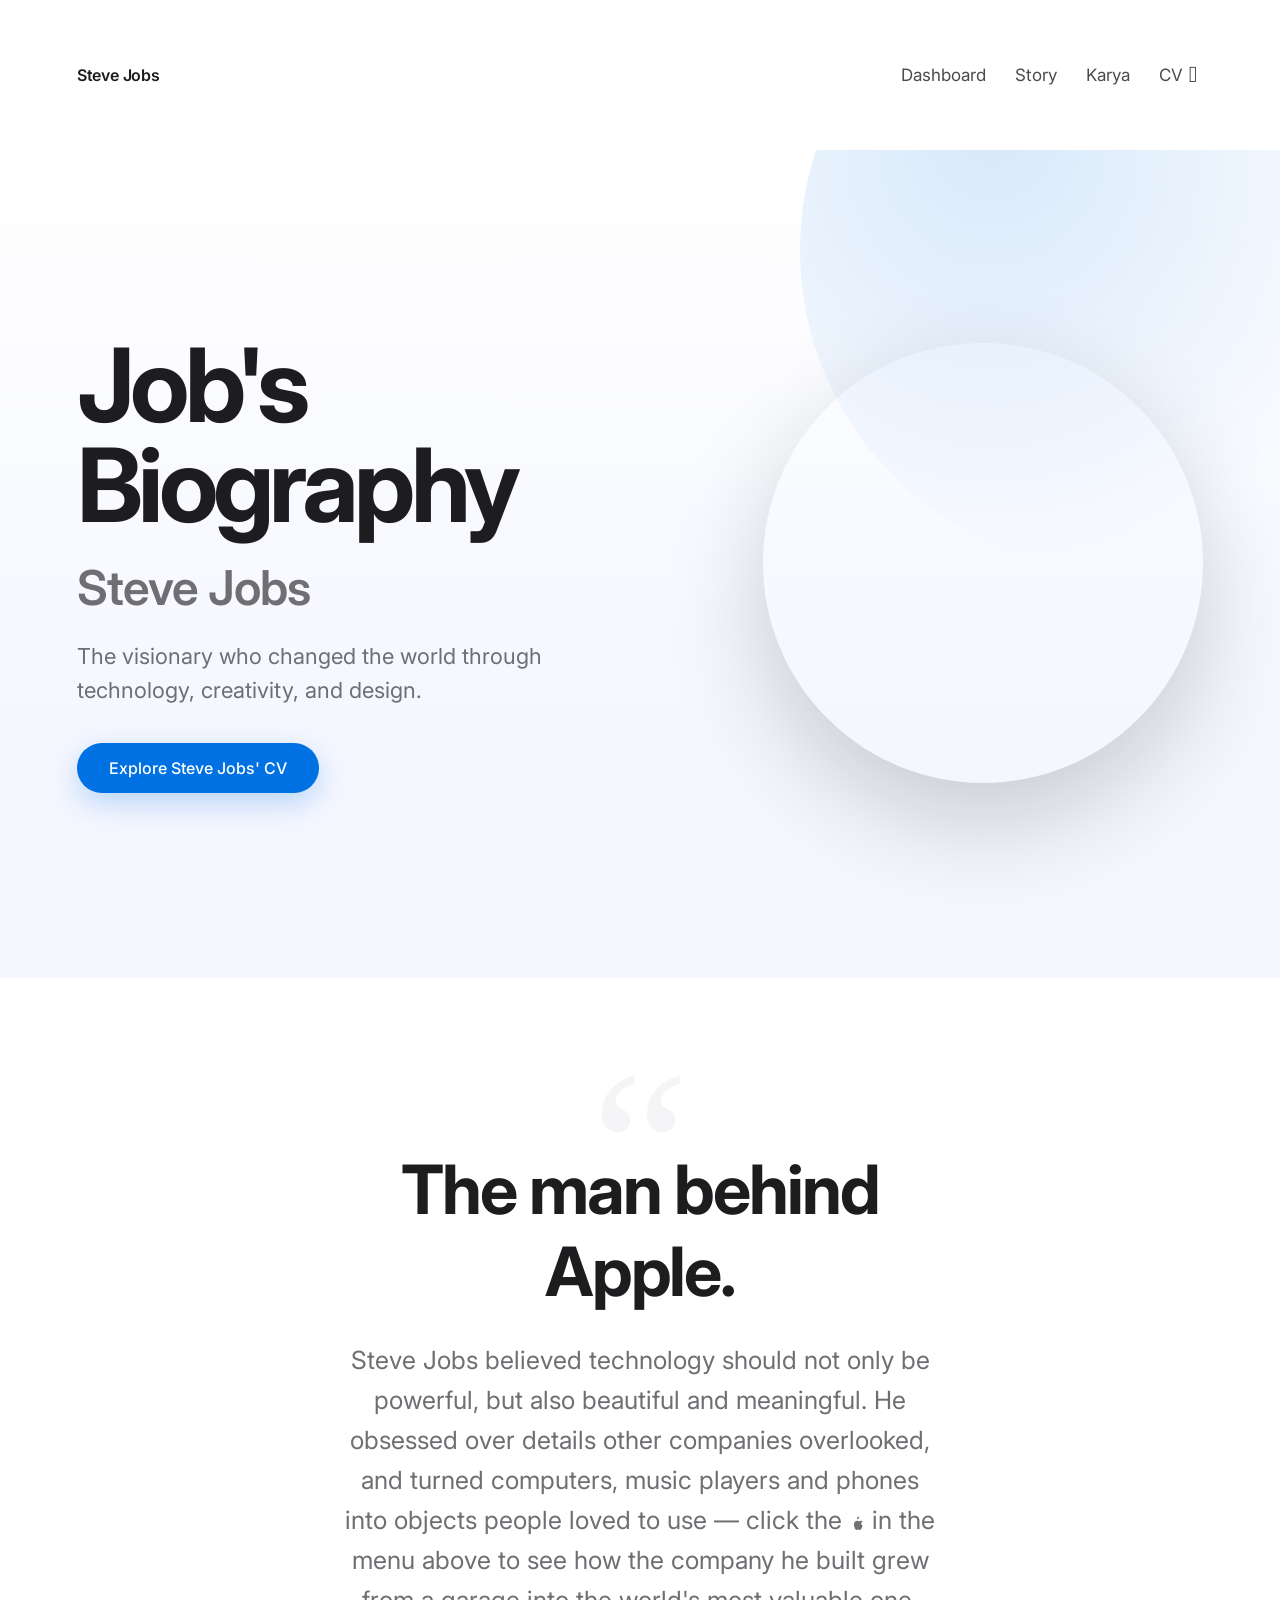
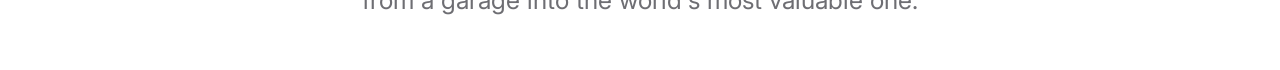
==== index.html @ 9b6687f4 "Add Steve Jobs portfolio project" ====
<!DOCTYPE html>
<html lang="en">

<head>

<meta charset="UTF-8">
<meta name="viewport" content="width=device-width, initial-scale=1.0">
<meta http-equiv="refresh" content="0; url=porto.html">
<title>Steve Jobs | Think Different</title>

</head>

<body>

</body>

</html>
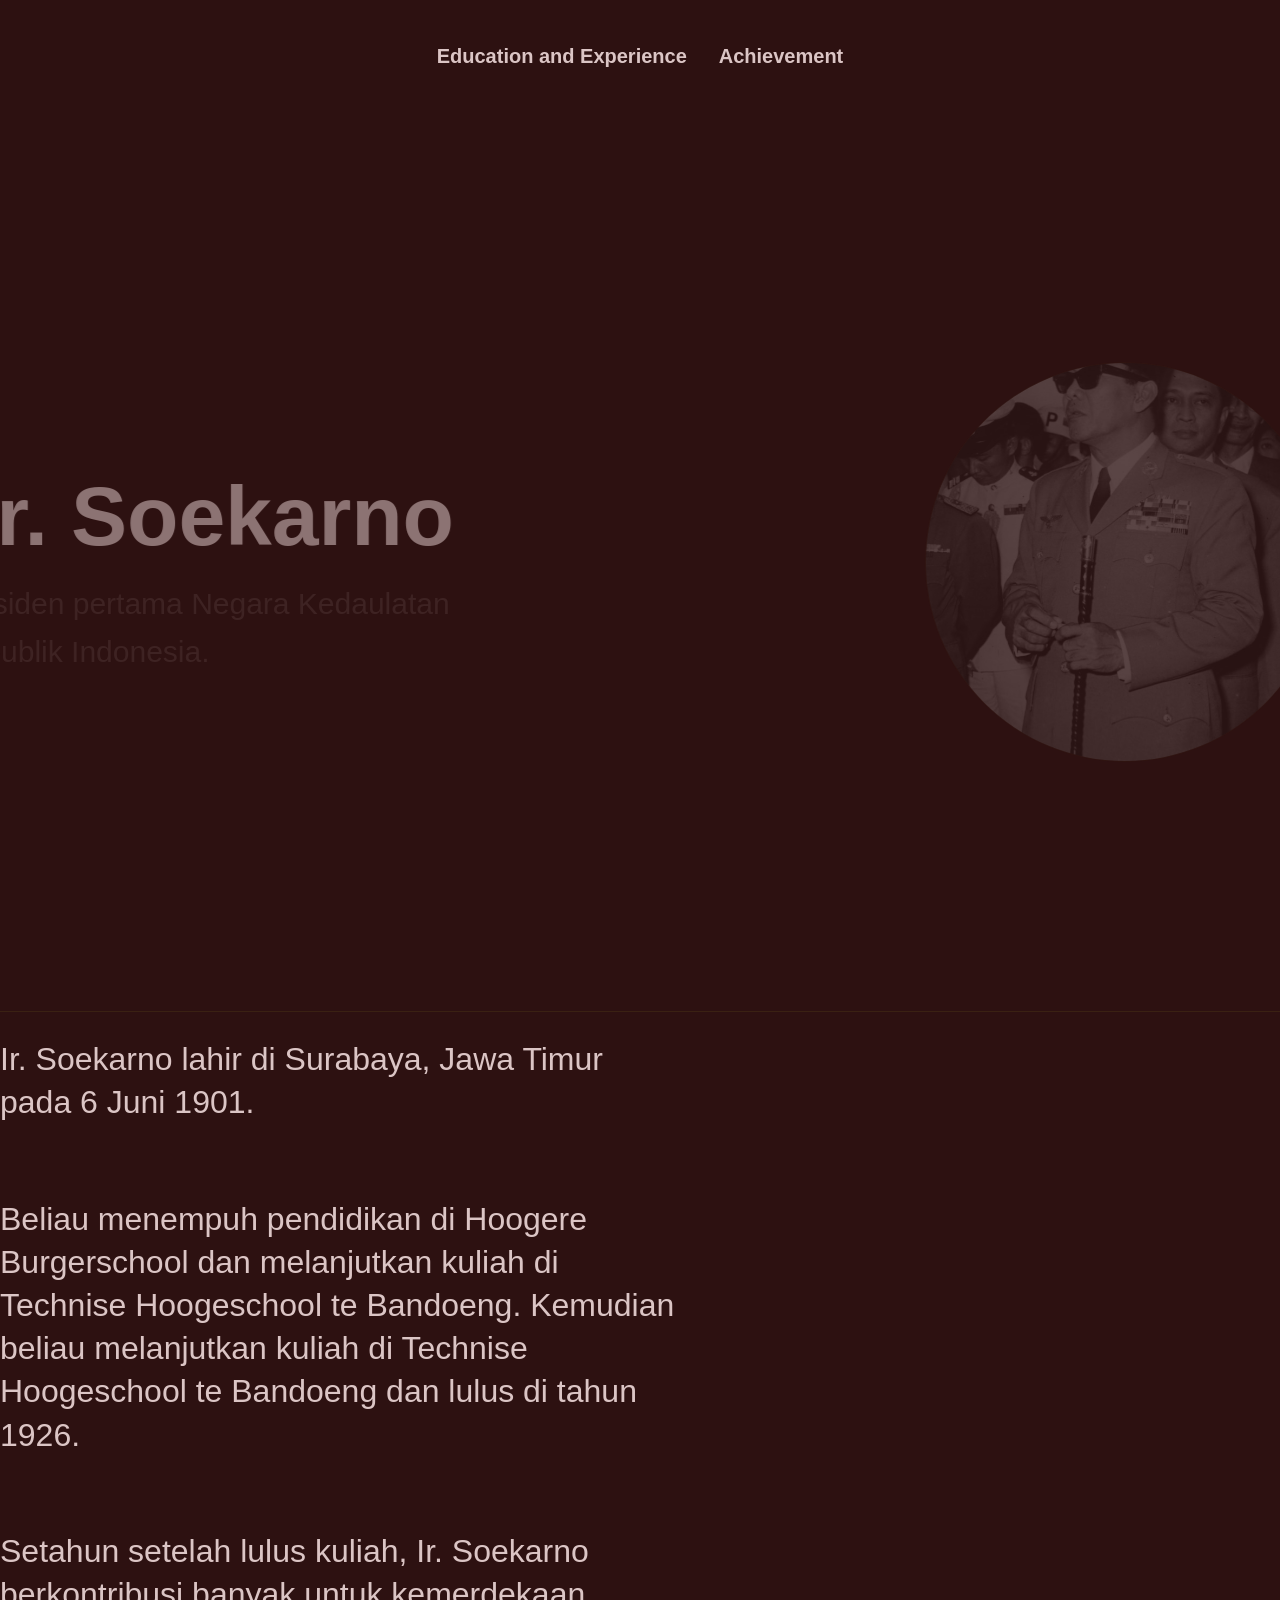
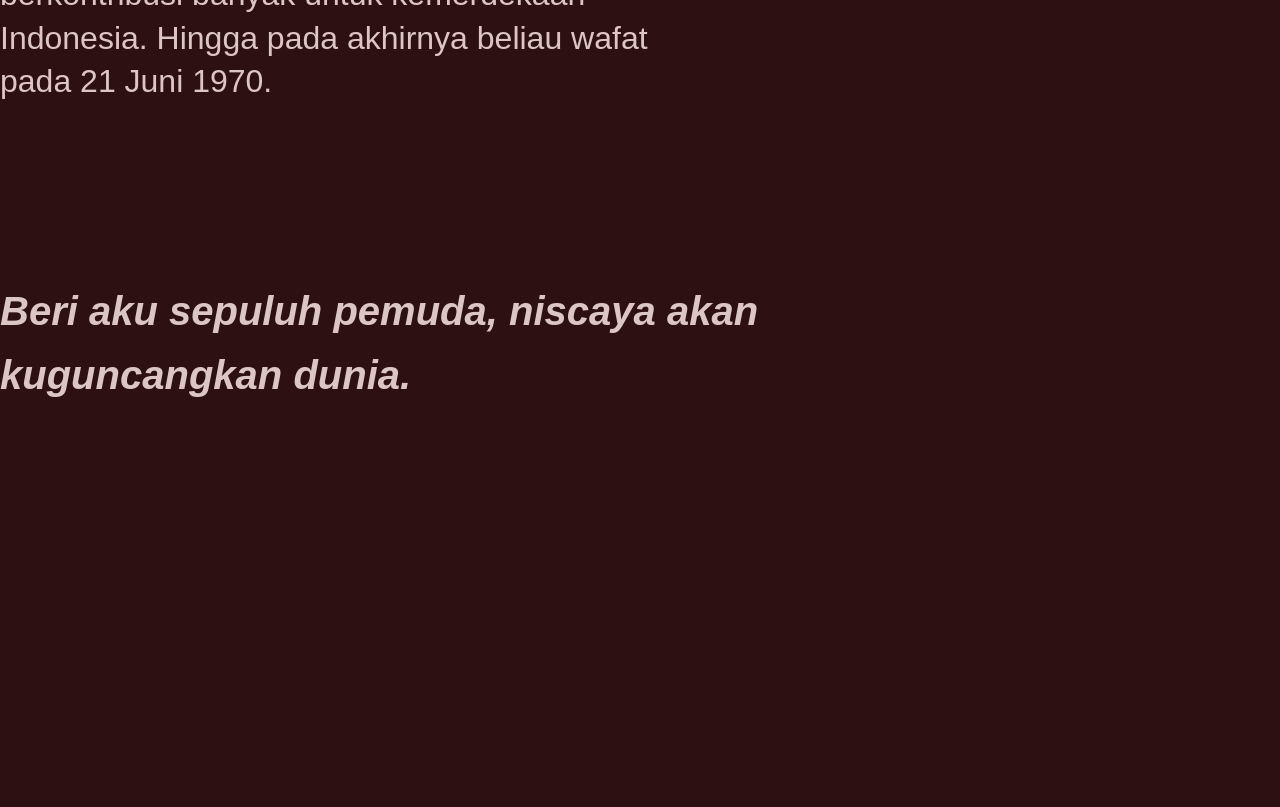
==== commit d74ef54c: "Fixing 2" ====
--- a/index.html
+++ b/index.html
@@ -1,17 +1,11 @@
 <!DOCTYPE html>
-<html lang="en">
-
+<html lang="id">
 <head>
-
-<meta charset="UTF-8">
-<meta name="viewport" content="width=device-width, initial-scale=1.0">
-<meta http-equiv="refresh" content="0; url=porto.html">
-<title>Steve Jobs | Think Different</title>
-
+    <meta charset="UTF-8">
+    <meta name="viewport" content="width=device-width, initial-scale=1.0">
+    <meta http-equiv="refresh" content="0; url=profile.html">
+    <title>Ir. Soekarno | Profile</title>
 </head>
-
 <body>
-
 </body>
-
-</html>
+</html>
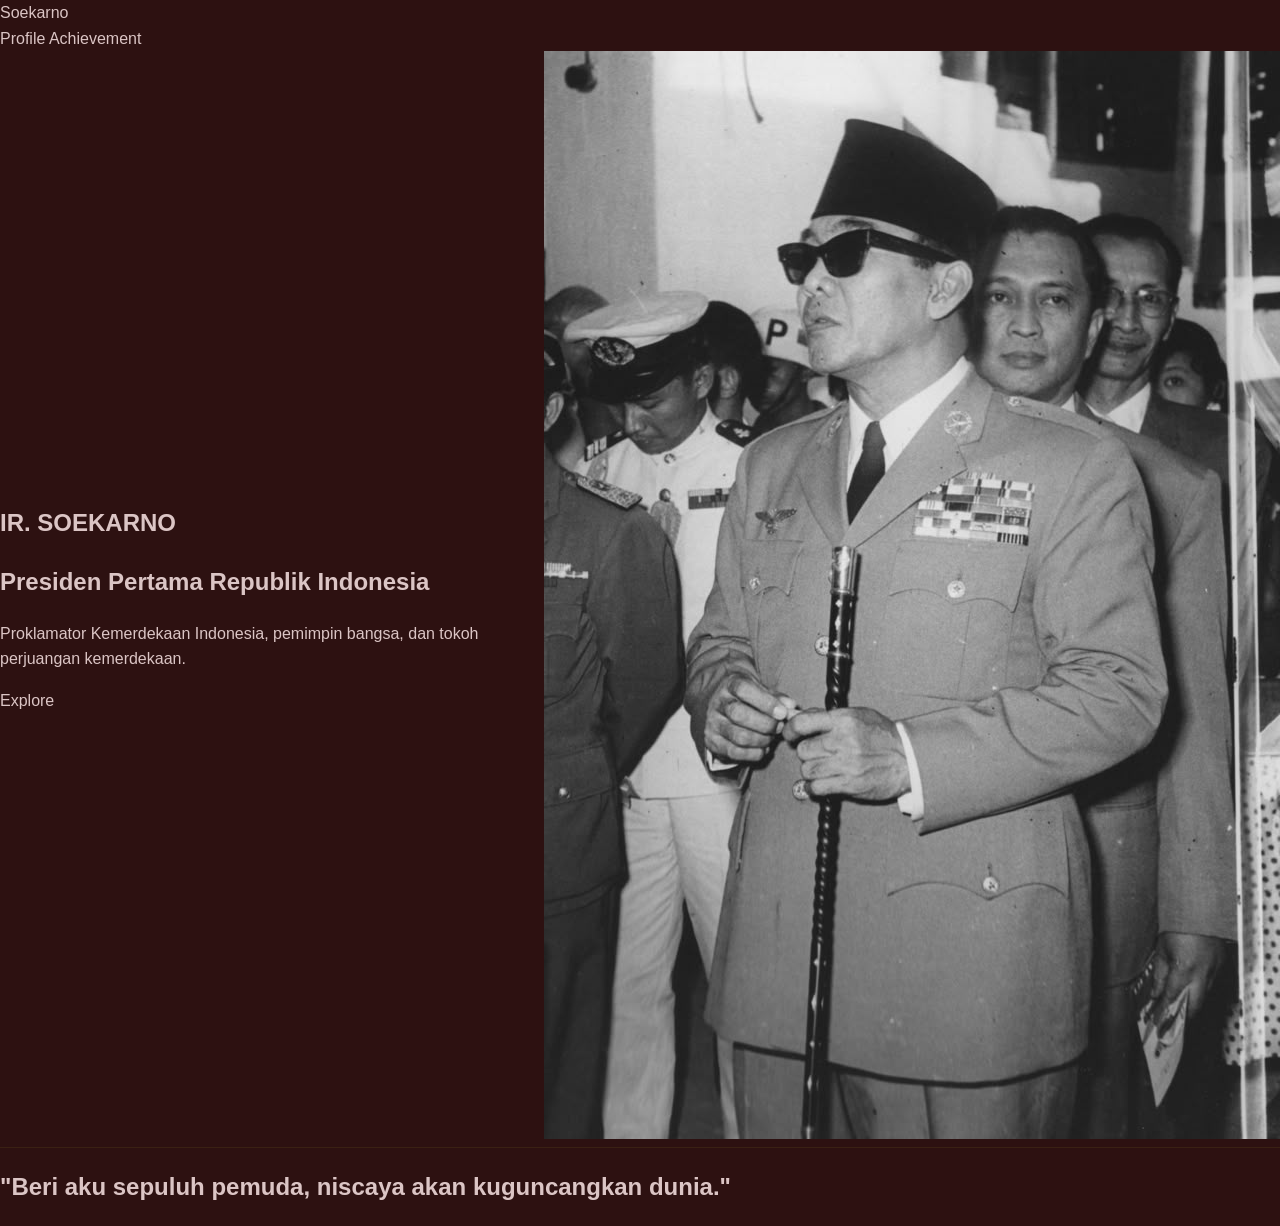
==== commit 7fa8ce7f: "Update Soekarno portfolio pages" ====
--- a/index.html
+++ b/index.html
@@ -1,11 +1,73 @@
 <!DOCTYPE html>
 <html lang="id">
 <head>
-    <meta charset="UTF-8">
-    <meta name="viewport" content="width=device-width, initial-scale=1.0">
-    <meta http-equiv="refresh" content="0; url=profile.html">
-    <title>Ir. Soekarno | Profile</title>
+<meta charset="UTF-8">
+<meta name="viewport" content="width=device-width, initial-scale=1.0">
+
+<title>Ir. Soekarno</title>
+
+<link rel="stylesheet" href="style.css">
+
 </head>
+
 <body>
+
+<nav>
+    <div class="logo">
+        Soekarno
+    </div>
+
+    <div>
+        <a href="profile.html">Profile</a>
+        <a href="achievement.html">Achievement</a>
+    </div>
+</nav>
+
+
+<section class="hero">
+
+<div class="hero-text">
+
+<h1>
+IR. SOEKARNO
+</h1>
+
+<h2>
+Presiden Pertama Republik Indonesia
+</h2>
+
+<p>
+Proklamator Kemerdekaan Indonesia,
+pemimpin bangsa, dan tokoh perjuangan
+kemerdekaan.
+</p>
+
+<a class="button" href="profile.html">
+Explore
+</a>
+
+</div>
+
+
+<div class="hero-image">
+
+<img src="assets/sukar.jpg">
+
+</div>
+
+
+</section>
+
+
+<section class="quote">
+
+<h1>
+"Beri aku sepuluh pemuda,
+niscaya akan kuguncangkan dunia."
+</h1>
+
+</section>
+
+
 </body>
 </html>
--- a/style.css
+++ b/style.css
@@ -0,0 +1,271 @@
+:root {
+  --bg: #2d1111;
+  --text: #dbc5c5;
+  --line: rgba(144, 144, 34, 0.12);
+  --font-body: 'Inter', sans-serif;
+  --font-head: 'Archivo', sans-serif;
+}
+
+* { box-sizing: border-box; }
+
+body {
+  margin: 0;
+  background: var(--bg);
+  color: var(--text);
+  font-family: var(--font-body);
+  line-height: 1.6;
+  -webkit-font-smoothing: antialiased;
+}
+
+a { color: inherit; text-decoration: none; }
+a:hover { color: var(--text); }
+
+.sheet { 
+    /* padding: 0 48px 100px; */
+    width: 100%
+}
+
+.hero,
+.bagian-biodata,
+.bagian-kutipan {
+  flex-direction: row;
+  align-items: center;
+  /*padding-left: 300px;
+  padding-right: 300px;*/
+  gap: 60px;
+}
+
+.hero {
+  position: relative;
+  min-height: 100vh;
+  display: flex;
+  flex-wrap: nowrap;
+  align-items: center;
+  gap: 40px;
+  border-bottom: 1px solid var(--line);
+  justify-content: center;
+}
+
+.kiri {
+  flex: 1;
+  padding-left: 0; 
+}
+
+.hero-teks { flex: 0 1 480px; }
+
+/*.hero-teks h1,
+.hero-teks .deskripsi {
+  animation: slideInLeft 3.0s cubic-bezier(0.16, 1, 0.3, 1) both;
+}*/
+
+.hero-teks h1 {
+  font-family: var(--font-head);
+  font-weight: 700;
+  font-size: clamp(48px, 7vw, 84px);
+  line-height: 1.05;
+  margin: 0 0 20px;
+  animation: slideInLeft 2s cubic-bezier(0.16, 1, 0.3, 1) both;
+}
+
+.hero-teks .deskripsi {
+  font-family: var(--font-head);
+  font-weight: 500;
+  font-size: clamp(20px, 2.6vw, 30px);
+  margin: 0;
+  max-width: 560px;
+  animation: slideInLeft 2s cubic-bezier(0.16, 1, 0.3, 1) 0.2s both;
+}
+
+.kanan {
+  flex-shrink: 0;
+}
+
+
+.hero-foto img {
+  width: 100%;
+  height: 100%;
+  object-fit: cover;
+  display: block;
+  filter: grayscale(40%);
+}
+
+.hero-foto {
+  flex-shrink: 0;
+  width: 400px;
+  height: 400px;
+  border-radius: 50%;
+  border: 1px solid var(--line);
+  overflow: hidden;
+  animation: slideInRight 3.0s cubic-bezier(0.16, 1, 0.3, 1) both;
+  animation-delay: 0.1s;
+}
+
+@keyframes slideInLeft {
+  from {
+    opacity: 0;
+    transform: translateX(-60px);
+  }
+  to {
+    opacity: 1;
+    transform: translateX(0);
+  }
+}
+
+@keyframes slideInRight {
+  from {
+    opacity: 0;
+    transform: translateX(60px);
+  }
+  to {
+    opacity: 1;
+    transform: translateX(0);
+  }
+}
+
+@media (prefers-reduced-motion: reduce) {
+  .hero-teks h1,
+  .hero-teks .deskripsi,
+  .hero-foto {
+    animation: none;
+  }
+}
+
+
+/* ===== BIODATA / SEKOLAH / WAFAT ===== */
+
+
+.biodata {
+
+  max-width: 680px;
+  display: flex;
+  flex-direction: column;
+  gap: 24px;
+}
+
+.bio {
+  font-family: var(--font-head);
+  font-weight: 400;
+  font-size: clamp(22px, 2.6vw, 32px);
+  line-height: 1.35;
+  color: var(--text);
+  margin: 0; /* Menghilangkan margin bawaan h2 */
+
+  animation: fadeInOnScroll linear both;
+  animation-timeline: view();
+  animation-range: entry 0% cover 35%;
+}
+
+
+/* ===== KUTIPAN ===== */
+.bagian-kutipan {
+    padding-top: 150px;
+}
+
+.kutipan h1 {
+  font-family: var(--font-head);
+  font-weight: 600;
+  font-style: italic;
+  font-size: clamp(24px, 3.4vw, 40px);
+  color: var(--text);
+  max-width: 780px;
+  margin: 0;
+  padding-bottom: 400px;
+}
+
+
+section.link {
+    display: flex;
+    justify-content: center;
+    width: 100%;
+    padding: 40px 40px;
+    box-sizing: border-box;
+}
+
+.situs {
+    display: flex;
+    flex-direction: row;    
+    align-items: center;
+    gap: 32px;              
+}
+
+.situs .nav-link {
+    font-size: 20px;
+    font-weight: 600;
+    text-decoration: none;
+    color: var(--text);
+    transition: color 0.3s ease;
+}
+
+.situs .nav-link:hover {
+    color: #762b2b;
+    text-decoration: underline;
+}
+
+/*Tab gede*/
+@media (max-width: 1024px) and (min-width: 769px) {
+  .sheet { padding: 0 32px 90px; }
+  
+  .hero {
+    padding-left: 32px;
+    padding-right: 32px;
+  }
+}
+
+/*Bagian buat HP Tab*/
+@media (max-width: 768px) {
+  
+  .hero,
+  .bagian-biodata,
+  .bagian-kutipan {
+    padding-left: 24px;
+    padding-right: 24px;
+    padding-top: 40px;
+    padding-bottom: 40px;
+    min-height: auto; /}
+
+  .hero {
+    flex-direction: column-reverse; /* Foto di atas, teks di bawah */
+    text-align: center;
+    gap: 30px;
+  }
+
+  .kiri {
+    flex: none; 
+    width: 100%;
+  }
+
+  .hero-teks h1 {
+    font-size: clamp(36px, 10vw, 56px); /* Ukuran font lebih kecil di HP */
+  }
+
+  .hero-teks .deskripsi {
+    font-size: clamp(16px, 4vw, 22px);
+    max-width: 100%;
+  }
+
+
+  .hero-foto {
+    width: 220px;
+    height: 220px;
+  }
+
+  .bagian-biodata {
+    align-items: flex-start; /* Tetap rata kiri */
+  }
+
+  .biodata {
+    max-width: 100%; /* Lebar penuh di HP */
+  }
+
+  .bio {
+    font-size: clamp(18px, 4.5vw, 24px); /* Font lebih kecil di HP */
+  }
+
+  .bagian-kutipan {
+    margin-top: 60px; /* Jarak lebih kecil di HP */
+  }
+
+  .kutipan h1 {
+    font-size: clamp(22px, 6vw, 32px);
+  }
+}
